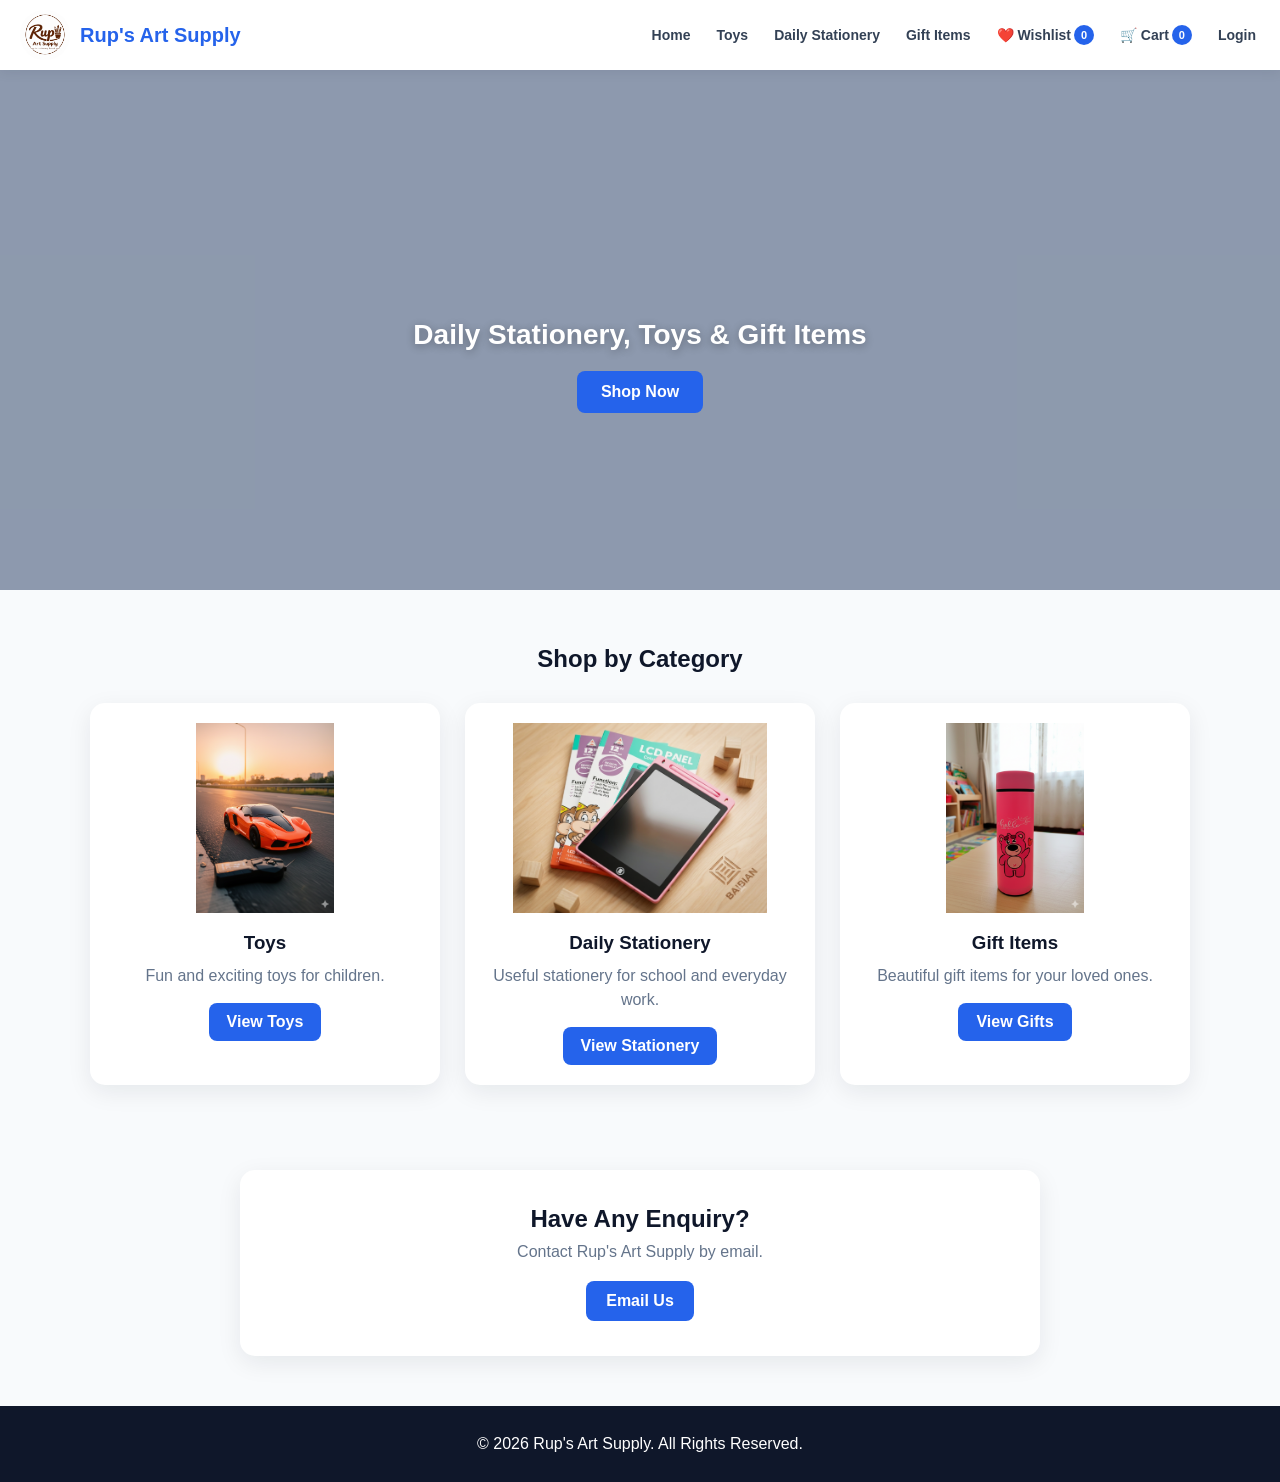
==== index.html @ 2d775015 "Initial website" ====
<!DOCTYPE html>
<html lang="en">

<head>

    <meta charset="UTF-8">

    <meta
        name="viewport"
        content="width=device-width, initial-scale=1.0"
    >

    <title>Rup's Art Supply</title>

    <link
        rel="stylesheet"
        href="style.css"
    >

</head>


<body>


    <!-- ================= HEADER ================= -->

    <header class="header">

        <div class="logo-area">

            <img
                src="images/logo.jpeg"
                alt="Rup's Art Supply Logo"
            >

            <h2>Rup's Art Supply</h2>

        </div>


        <!-- ================= NAVIGATION ================= -->

<nav class="main-navigation">

    <a href="index.html">Home</a>

    <a href="products.html?category=toys">
        Toys
    </a>

    <a href="products.html?category=stationery">
        Daily Stationery
    </a>

    <a href="products.html?category=gifts">
        Gift Items
    </a>

    <a href="wishlist.html">
        ❤️ Wishlist <span id="wishlistCount">0</span>
    </a>

    <a href="cart.html">
        🛒 Cart <span id="cartCount">0</span>
    </a>

    <a href="login.html">
        Login
    </a>

</nav>

    </header>



    <!-- ================= HERO ================= -->

    <section class="hero">

        <video
            id="heroVideo"
            class="hero-video"
            autoplay
            muted
            loop
            playsinline
            webkit-playsinline
            preload="auto"
        >

            <source
                src="videos/stationery.mp4"
                type="video/mp4"
            >

            Your browser does not support video.

        </video>


        <div class="hero-overlay"></div>


        <div class="hero-content">

<br><br><br><br>
            <p>
                Daily Stationery, Toys & Gift Items
            </p>

            <a
                href="products.html"
                class="hero-button"
            >
                Shop Now
            </a>

        </div>

    </section>



    <!-- ================= CATEGORIES ================= -->

    <section class="categories">

        <h2>
            Shop by Category
        </h2>


        <div class="category-container">


            <!-- TOYS -->

            <div class="category-card">

                <img
                    src="images/toys/toy1.png"
                    alt="Toys"
                >

                <h3>
                    Toys
                </h3>

                <p>
                    Fun and exciting toys for children.
                </p>

                <a
                    href="products.html?category=toys"
                    class="category-button"
                >
                    View Toys
                </a>

            </div>



            <!-- DAILY STATIONERY -->

            <div class="category-card">

                <img
                    src="images/stationery/lcd.png"
                    alt="Daily Stationery"
                >

                <h3>
                    Daily Stationery
                </h3>

                <p>
                    Useful stationery for school and everyday work.
                </p>

                <a
                    href="products.html?category=stationery"
                    class="category-button"
                >
                    View Stationery
                </a>

            </div>



            <!-- GIFT ITEMS -->

            <div class="category-card">

                <img
                    src="images/gifts/lunch1.jpeg"
                    alt="Gift Items"
                >

                <h3>
                    Gift Items
                </h3>

                <p>
                    Beautiful gift items for your loved ones.
                </p>

                <a
                    href="products.html?category=gifts"
                    class="category-button"
                >
                    View Gifts
                </a>

            </div>


        </div>

    </section>



    <!-- ================= ENQUIRY ================= -->

    <section class="enquiry">

        <h2>
            Have Any Enquiry?
        </h2>

        <p>
            Contact Rup's Art Supply by email.
        </p>

        <a
            href="mailto:rupankarsarkar876@gmail.com"
            class="enquiry-button"
        >
            Email Us
        </a>

    </section>



    <!-- ================= FOOTER ================= -->

    <footer>

        <p>
            © 2026 Rup's Art Supply. All Rights Reserved.
        </p>

    </footer>



    <!-- ================= JAVASCRIPT ================= -->

    <script src="script.js"></script>


</body>

</html>
---- style.css ----
/* =====================================================
   RUP'S ART SUPPLY
   COMPLETE RESPONSIVE STYLE.CSS
   ===================================================== */


/* =====================================================
   BASIC
   ===================================================== */

* {
    margin: 0;
    padding: 0;
    box-sizing: border-box;
}

html {
    width: 100%;
    min-height: 100%;
    scroll-behavior: smooth;
    overflow-x: hidden;
}

body {
    width: 100%;
    min-height: 100vh;

    margin: 0;
    padding: 0;

    font-family: Arial, Helvetica, sans-serif;

    background: #f8fafc;

    color: #0f172a;

    overflow-x: hidden;

    opacity: 1;

    transition:
        opacity 0.35s ease,
        transform 0.35s ease;
}


/* =====================================================
   PAGE LOADING
   ===================================================== */

body.page-loaded {
    opacity: 1;
    transform: translateY(0);
}


/* =====================================================
   LINKS
   ===================================================== */

a {
    text-decoration: none;
    color: inherit;
}


/* =====================================================
   HEADER
   ===================================================== */

.header {
    width: 100%;

    min-height: 70px;

    padding: 10px 20px;

    background: #ffffff;

    display: flex;

    align-items: center;

    justify-content: space-between;

    gap: 20px;

    position: sticky;

    top: 0;

    z-index: 1000;

    box-shadow: 0 2px 12px rgba(15, 23, 42, 0.08);
}


/* =====================================================
   LOGO AREA
   ===================================================== */

.logo-area {
    display: flex;

    align-items: center;

    gap: 10px;

    flex-shrink: 0;
}

.logo-area img {
    width: 50px;

    height: 50px;

    object-fit: cover;

    border-radius: 50%;
}

.logo-area h2 {
    font-size: 20px;

    color: #2563eb;

    white-space: nowrap;
}


/* =====================================================
   MAIN NAVIGATION
   ===================================================== */

.header nav,
.main-navigation {
    display: flex;

    flex-direction: row;

    flex-wrap: nowrap;

    align-items: center;

    justify-content: flex-end;

    gap: 18px;

    white-space: nowrap;

    overflow-x: auto;

    overflow-y: hidden;

    max-width: 100%;

    scrollbar-width: none;

    -webkit-overflow-scrolling: touch;
}

.header nav::-webkit-scrollbar,
.main-navigation::-webkit-scrollbar {
    display: none;
}

.header nav a,
.main-navigation a {
    flex: 0 0 auto;

    display: inline-flex;

    align-items: center;

    justify-content: center;

    padding: 8px 4px;

    font-size: 14px;

    font-weight: 600;

    color: #334155;

    transition:
        color 0.2s ease,
        transform 0.2s ease;
}

.header nav a:hover,
.main-navigation a:hover {
    color: #2563eb;

    transform: translateY(-1px);
}


/* =====================================================
   COUNTERS
   ===================================================== */

#cartCount,
#wishlistCount {
    display: inline-flex;

    align-items: center;

    justify-content: center;

    min-width: 20px;

    height: 20px;

    padding: 0 5px;

    margin-left: 3px;

    border-radius: 20px;

    background: #2563eb;

    color: #ffffff;

    font-size: 11px;

    font-weight: bold;
}


/* =====================================================
   HERO
   ===================================================== */

.hero {
    width: 100%;

    height: 520px;

    position: relative;

    overflow: hidden;

    background: #dbeafe;
}

.hero-video {
    position: absolute;

    inset: 0;

    width: 100%;

    height: 100%;

    object-fit: cover;

    z-index: 1;
}

.hero-overlay {
    position: absolute;

    inset: 0;

    background: rgba(15, 23, 42, 0.38);

    z-index: 2;
}

.hero-content {
    position: absolute;

    inset: 0;

    z-index: 3;

    display: flex;

    flex-direction: column;

    align-items: center;

    justify-content: center;

    text-align: center;

    padding: 20px;
}

.hero-content p {
    color: #ffffff;

    font-size: 28px;

    font-weight: bold;

    margin-bottom: 20px;

    text-shadow: 0 2px 8px rgba(0, 0, 0, 0.3);
}

.hero-button {
    display: inline-flex;

    align-items: center;

    justify-content: center;

    padding: 12px 24px;

    background: #2563eb;

    color: #ffffff;

    border-radius: 8px;

    font-weight: bold;

    transition: 0.2s ease;
}

.hero-button:hover {
    background: #1d4ed8;

    transform: translateY(-2px);
}


/* =====================================================
   CATEGORY SECTION
   ===================================================== */

.categories {
    width: 100%;

    padding: 55px 20px;
}

.categories > h2 {
    text-align: center;

    margin-bottom: 30px;

    color: #0f172a;
}

.category-container {
    width: 100%;

    max-width: 1100px;

    margin: 0 auto;

    display: grid;

    grid-template-columns: repeat(3, 1fr);

    gap: 25px;
}

.category-card {
    background: #ffffff;

    border-radius: 15px;

    padding: 20px;

    text-align: center;

    box-shadow: 0 7px 25px rgba(15, 23, 42, 0.08);

    transition:
        transform 0.25s ease,
        box-shadow 0.25s ease;
}

.category-card:hover {
    transform: translateY(-5px);

    box-shadow: 0 12px 30px rgba(15, 23, 42, 0.12);
}

.category-card img {
    width: 100%;

    height: 190px;

    object-fit: contain;

    margin-bottom: 15px;
}

.category-card h3 {
    margin-bottom: 10px;
}

.category-card p {
    color: #64748b;

    margin-bottom: 15px;

    line-height: 1.5;
}

.category-button {
    display: inline-block;

    padding: 10px 18px;

    background: #2563eb;

    color: #ffffff;

    border-radius: 8px;

    font-weight: bold;
}


/* =====================================================
   PRODUCT SECTION
   ===================================================== */

.products-section {
    width: 100%;

    padding: 40px 20px;
}

.products-section h1,
.products-section h2 {
    text-align: center;

    margin-bottom: 25px;
}

#productContainer,
.product-container {
    width: 100%;

    max-width: 1200px;

    margin: 0 auto;

    display: grid;

    grid-template-columns: repeat(3, minmax(0, 1fr));

    gap: 25px;
}


/* =====================================================
   PRODUCT CARD
   ===================================================== */

.product-card {
    min-width: 0;

    background: #ffffff;

    padding: 18px;

    border-radius: 15px;

    box-shadow: 0 7px 25px rgba(15, 23, 42, 0.08);

    text-align: center;

    cursor: pointer;

    transition:
        transform 0.25s ease,
        box-shadow 0.25s ease;
}

.product-card:hover {
    transform: translateY(-5px);

    box-shadow: 0 12px 30px rgba(15, 23, 42, 0.13);
}

.product-image-box {
    width: 100%;

    height: 220px;

    display: flex;

    align-items: center;

    justify-content: center;

    overflow: hidden;

    border-radius: 12px;

    background: #f8fafc;

    margin-bottom: 15px;
}

.product-image-box img {
    width: 100%;

    height: 100%;

    object-fit: contain;

    transition: transform 0.25s ease;
}

.product-card:hover .product-image-box img {
    transform: scale(1.04);
}

.product-card h3 {
    font-size: 18px;

    margin-bottom: 8px;
}

.product-description {
    color: #64748b;

    font-size: 14px;

    line-height: 1.5;

    min-height: 42px;

    margin-bottom: 10px;
}

.product-price {
    color: #2563eb;

    font-size: 22px;

    font-weight: bold;

    margin-bottom: 8px;
}

.discount {
    display: inline-block;

    padding: 5px 9px;

    background: #dcfce7;

    color: #15803d;

    border-radius: 20px;

    font-size: 12px;

    font-weight: bold;

    margin-bottom: 12px;
}


/* =====================================================
   PRODUCT BUTTONS
   ===================================================== */

.product-buttons {
    display: flex;

    flex-wrap: wrap;

    justify-content: center;

    gap: 7px;

    margin-top: 10px;
}

.product-buttons button,
.details-buttons button {
    border: none;

    border-radius: 8px;

    padding: 10px 12px;

    font-size: 13px;

    font-weight: bold;

    cursor: pointer;

    transition:
        transform 0.2s ease,
        box-shadow 0.2s ease;
}

.product-buttons button:hover,
.details-buttons button:hover {
    transform: translateY(-2px);

    box-shadow: 0 5px 15px rgba(15, 23, 42, 0.12);
}


/* =====================================================
   BUTTON TYPES
   ===================================================== */

.cart-button {
    background: #2563eb;

    color: #ffffff;
}

.wishlist-button {
    background: #fee2e2;

    color: #dc2626;
}

.whatsapp-button {
    background: #22c55e;

    color: #ffffff;
}

.order-button {
    background: #f97316;

    color: #ffffff;
}

.remove-button {
    background: #ef4444;

    color: #ffffff;

    border: none;

    border-radius: 8px;

    padding: 9px 12px;

    cursor: pointer;
}

.whatsapp-icon {
    margin-right: 3px;
}


/* =====================================================
   PRODUCT DETAILS
   ===================================================== */

#productDetails {
    width: 92%;

    max-width: 1100px;

    margin: 40px auto;

    padding: 30px;

    background: #ffffff;

    border-radius: 18px;

    box-shadow: 0 8px 30px rgba(15, 23, 42, 0.08);

    display: grid;

    grid-template-columns: 1fr 1fr;

    gap: 35px;

    align-items: center;
}

.details-image {
    width: 100%;

    height: 400px;

    display: flex;

    align-items: center;

    justify-content: center;

    background: #f8fafc;

    border-radius: 15px;

    overflow: hidden;
}

.details-image img {
    width: 100%;

    height: 100%;

    object-fit: contain;
}

.details-info h1 {
    font-size: 32px;

    margin-bottom: 15px;
}

.details-price {
    color: #2563eb;

    font-size: 28px;

    font-weight: bold;

    margin-bottom: 10px;
}

.details-description {
    color: #64748b;

    line-height: 1.7;

    margin: 20px 0;
}

.details-buttons {
    display: flex;

    flex-wrap: wrap;

    gap: 8px;
}

.large-order-button {
    padding: 12px 20px !important;
}


/* =====================================================
   ORDER NOW SECTION
   ===================================================== */

#orderSection {
    width: 92%;

    max-width: 700px;

    margin: 35px auto 60px;

    padding: 30px;

    background: #ffffff;

    border: 1px solid #e2e8f0;

    border-radius: 18px;

    box-shadow: 0 10px 35px rgba(15, 23, 42, 0.10);

    position: relative;

    overflow: hidden;

    scroll-margin-top: 100px;
}

#orderSection h2 {
    color: #2563eb;

    font-size: 26px;

    margin: 0 0 22px;

    text-align: center;
}

#orderSection h3 {
    font-size: 20px;

    color: #0f172a;

    margin: 0 0 10px;

    text-align: center;
}

#orderSection p {
    color: #475569;

    margin: 0 0 14px;

    line-height: 1.5;
}

#orderProductPrice {
    display: block;

    text-align: center;

    font-size: 24px;

    font-weight: 700;

    color: #2563eb;

    margin: 10px 0 18px;
}

#orderSection input,
#orderSection textarea {
    width: 100%;

    padding: 13px 14px;

    margin: 0 0 14px;

    border: 1px solid #cbd5e1;

    border-radius: 9px;

    outline: none;

    background: #ffffff;

    font-family: inherit;

    font-size: 15px;

    display: block;

    transition:
        border-color 0.2s ease,
        box-shadow 0.2s ease;
}

#orderSection input:focus,
#orderSection textarea:focus {
    border-color: #2563eb;

    box-shadow: 0 0 0 3px rgba(37, 99, 235, 0.10);
}

#orderSection textarea {
    min-height: 110px;

    resize: vertical;
}

#orderQuantity {
    width: 90px !important;

    max-width: 90px;

    text-align: center;

    margin: 0 auto 18px !important;

    font-weight: bold;
}

#orderTotal {
    display: block;

    text-align: center;

    font-size: 26px;

    font-weight: 700;

    color: #16a34a;

    margin: 15px 0 22px;
}

#orderSection button {
    min-height: 44px;

    padding: 12px 18px;

    border: none;

    border-radius: 9px;

    font-size: 14px;

    font-weight: 700;

    margin: 5px;

    cursor: pointer;

    transition:
        transform 0.2s ease,
        box-shadow 0.2s ease,
        opacity 0.2s ease;
}

#orderSection button:hover {
    transform: translateY(-2px);

    box-shadow: 0 5px 15px rgba(15, 23, 42, 0.12);
}

#orderSection button:active {
    transform: scale(0.97);
}


/* =====================================================
   CART
   ===================================================== */

#cartContainer {
    width: 92%;

    max-width: 1000px;

    margin: 30px auto;
}

.cart-item {
    display: flex;

    align-items: center;

    gap: 20px;

    background: #ffffff;

    padding: 18px;

    margin-bottom: 15px;

    border-radius: 14px;

    box-shadow: 0 5px 20px rgba(15, 23, 42, 0.07);
}

.cart-item img {
    width: 130px;

    height: 130px;

    object-fit: contain;

    background: #f8fafc;

    border-radius: 10px;
}

.cart-info {
    flex: 1;
}

.cart-info h3 {
    margin-bottom: 8px;
}

.quantity-controls {
    display: flex;

    align-items: center;

    gap: 10px;

    margin: 10px 0;
}

.quantity-controls button {
    width: 34px;

    height: 34px;

    border: none;

    border-radius: 7px;

    background: #2563eb;

    color: #ffffff;

    font-size: 20px;

    cursor: pointer;
}

.quantity-controls span {
    font-weight: bold;
}

#cartTotal {
    text-align: center;

    font-size: 28px;

    font-weight: bold;

    color: #16a34a;

    margin: 25px;
}


/* =====================================================
   WISHLIST
   ===================================================== */

#wishlistContainer {
    width: 92%;

    max-width: 1200px;

    margin: 30px auto;

    display: grid;

    grid-template-columns: repeat(3, minmax(0, 1fr));

    gap: 25px;
}


/* =====================================================
   EMPTY MESSAGE
   ===================================================== */

.empty-message,
.no-products {
    text-align: center;

    padding: 40px;

    color: #64748b;

    font-size: 18px;
}


/* =====================================================
   ENQUIRY
   ===================================================== */

.enquiry {
    width: 92%;

    max-width: 800px;

    margin: 30px auto 50px;

    padding: 35px;

    text-align: center;

    background: #ffffff;

    border-radius: 15px;

    box-shadow: 0 7px 25px rgba(15, 23, 42, 0.08);
}

.enquiry h2 {
    margin-bottom: 10px;
}

.enquiry p {
    color: #64748b;

    margin-bottom: 20px;
}

.enquiry-button {
    display: inline-block;

    padding: 11px 20px;

    background: #2563eb;

    color: #ffffff;

    border-radius: 8px;

    font-weight: bold;
}


/* =====================================================
   LOGIN
   ===================================================== */

#loginForm {
    width: 92%;

    max-width: 450px;

    margin: 50px auto;

    padding: 30px;

    background: #ffffff;

    border-radius: 16px;

    box-shadow: 0 8px 30px rgba(15, 23, 42, 0.08);
}

#loginForm input {
    width: 100%;

    padding: 13px;

    margin-bottom: 15px;

    border: 1px solid #cbd5e1;

    border-radius: 8px;

    font-size: 15px;
}

#loginForm button {
    width: 100%;

    padding: 13px;

    border: none;

    border-radius: 8px;

    background: #2563eb;

    color: #ffffff;

    font-weight: bold;

    cursor: pointer;
}


/* =====================================================
   FOOTER
   ===================================================== */

footer {
    width: 100%;

    margin-top: 40px;

    padding: 25px 15px;

    background: #0f172a;

    color: #ffffff;

    text-align: center;

    line-height: 1.6;
}


/* =====================================================
   PAGE TRANSITION
   ===================================================== */

#pageTransition {
    position: fixed;

    inset: 0;

    background: #ffffff;

    z-index: 99999;

    pointer-events: none;

    opacity: 0;

    transform: translateY(100%);

    transition:
        opacity 0.35s ease,
        transform 0.35s ease;
}

#pageTransition.active {
    opacity: 1;

    transform: translateY(0);
}


/* =====================================================
   MOBILE
   ===================================================== */

@media (max-width: 768px) {

    .header {
        min-height: auto;

        padding: 9px 10px;

        display: flex;

        flex-direction: column;

        align-items: stretch;

        gap: 8px;

        position: sticky;

        top: 0;
    }


    .logo-area {
        justify-content: center;
    }


    .logo-area img {
        width: 43px;

        height: 43px;
    }


    .logo-area h2 {
        font-size: 18px;
    }


    /* IMPORTANT:
       MOBILE NAVIGATION STAYS HORIZONTAL
    */

    .header nav,
    .main-navigation {
        width: 100%;

        display: flex;

        flex-direction: row;

        flex-wrap: nowrap;

        justify-content: flex-start;

        align-items: center;

        gap: 16px;

        overflow-x: auto;

        overflow-y: hidden;

        padding: 4px 2px 7px;

        white-space: nowrap;

        scrollbar-width: none;
    }


    .header nav a,
    .main-navigation a {
        flex: 0 0 auto;

        font-size: 13px;

        padding: 5px 0;
    }


    .hero {
        height: 300px;
    }


    .hero-content {
        padding: 15px;
    }


    .hero-content p {
        font-size: 21px;

        margin-bottom: 15px;
    }


    .categories {
        padding: 35px 12px;
    }


    .category-container {
        grid-template-columns: 1fr;

        gap: 18px;
    }


    .category-card img {
        height: 170px;
    }


    #productContainer,
    .product-container {
        grid-template-columns: repeat(2, minmax(0, 1fr));

        gap: 12px;

        padding: 0 4px;
    }


    .products-section {
        padding: 30px 8px;
    }


    .product-card {
        padding: 11px;

        border-radius: 12px;
    }


    .product-image-box {
        height: 155px;
    }


    .product-card h3 {
        font-size: 15px;
    }


    .product-description {
        font-size: 12px;

        min-height: auto;
    }


    .product-price {
        font-size: 19px;
    }


    .product-buttons {
        flex-direction: column;

        gap: 5px;
    }


    .product-buttons button {
        width: 100%;

        font-size: 12px;

        padding: 9px 6px;
    }


    #productDetails {
        width: calc(100% - 20px);

        margin: 25px auto;

        padding: 18px;

        grid-template-columns: 1fr;

        gap: 20px;
    }


    .details-image {
        height: 280px;
    }


    .details-info h1 {
        font-size: 25px;

        text-align: center;
    }


    .details-price {
        text-align: center;

        font-size: 24px;
    }


    .details-description {
        text-align: center;
    }


    .details-buttons {
        flex-direction: column;

        gap: 7px;
    }


    .details-buttons button {
        width: 100%;
    }


    /* ORDER SECTION */

    #orderSection {
        width: calc(100% - 24px);

        max-width: none;

        margin: 25px auto 40px;

        padding: 20px 16px;

        border-radius: 14px;

        scroll-margin-top: 85px;
    }


    #orderSection h2 {
        font-size: 22px;

        margin-bottom: 18px;
    }


    #orderSection h3 {
        font-size: 18px;
    }


    #orderProductPrice {
        font-size: 22px;

        margin-bottom: 15px;
    }


    #orderQuantity {
        width: 85px !important;

        max-width: 85px;

        margin-left: auto !important;

        margin-right: auto !important;
    }


    #orderSection input,
    #orderSection textarea {
        width: 100%;

        font-size: 16px;

        padding: 12px;

        margin-bottom: 12px;
    }


    #orderSection textarea {
        min-height: 100px;
    }


    #orderTotal {
        font-size: 24px;

        margin: 14px 0 18px;
    }


    #orderSection button {
        width: 100%;

        margin: 5px 0;

        min-height: 46px;

        font-size: 14px;
    }


    /* CART */

    #cartContainer {
        width: calc(100% - 20px);
    }


    .cart-item {
        flex-direction: column;

        text-align: center;

        gap: 12px;
    }


    .cart-item img {
        width: 150px;

        height: 150px;
    }


    .cart-info {
        width: 100%;
    }


    .quantity-controls {
        justify-content: center;
    }


    /* WISHLIST */

    #wishlistContainer {
        width: calc(100% - 20px);

        grid-template-columns: repeat(2, minmax(0, 1fr));

        gap: 12px;
    }
}


/* =====================================================
   VERY SMALL MOBILE
   ===================================================== */

@media (max-width: 380px) {

    .logo-area h2 {
        font-size: 16px;
    }


    .header nav,
    .main-navigation {
        gap: 13px;
    }


    .header nav a,
    .main-navigation a {
        font-size: 12px;
    }


    #productContainer,
    .product-container {
        grid-template-columns: 1fr;
    }


    #wishlistContainer {
        grid-template-columns: 1fr;
    }


    #orderSection {
        width: calc(100% - 18px);

        padding: 18px 12px;
    }


    #orderSection h2 {
        font-size: 20px;
    }


    #orderSection h3 {
        font-size: 17px;
    }


    #orderProductPrice {
        font-size: 20px;
    }


    #orderTotal {
        font-size: 22px;
    }
}


/* =====================================================
   PREVENT HORIZONTAL PAGE SCROLL
   ===================================================== */

img,
video {
    max-width: 100%;
}

button,
input,
textarea {
    max-width: 100%;
}/* =====================================================
   PRODUCTS PAGE - CORRECT SEARCH POSITION
   ===================================================== */

.products-page {
    width: 100%;
    min-height: 100vh;
    padding: 40px 20px 60px;
}

.products-page-heading {
    width: 100%;
    text-align: center;
    margin-bottom: 30px;
}

.products-page-heading h1 {
    margin: 0 0 20px 0;
    font-size: 32px;
    color: #0f172a;
}


/* SEARCH BOX */

.products-page .search-box {
    width: 100%;
    display: flex;
    justify-content: center;
    align-items: center;
    margin: 0 auto;
}

.products-page .search-box input {
    width: 500px;
    max-width: 100%;
    height: 46px;

    padding: 0 18px;

    background: #ffffff;

    border: 1px solid #cbd5e1;

    border-radius: 25px;

    outline: none;

    font-size: 15px;

    color: #0f172a;

    box-shadow: 0 4px 15px rgba(15, 23, 42, 0.06);

    transition:
        border-color 0.2s ease,
        box-shadow 0.2s ease;
}

.products-page .search-box input:focus {
    border-color: #2563eb;

    box-shadow:
        0 0 0 3px rgba(37, 99, 235, 0.10);
}


/* PRODUCT GRID */

.products-page .product-grid {
    width: 100%;
    max-width: 1200px;

    margin: 0 auto;

    display: grid;

    grid-template-columns: repeat(3, minmax(0, 1fr));

    gap: 25px;
}


/* =====================================================
   PRODUCTS PAGE MOBILE
   ===================================================== */

@media (max-width: 768px) {

    .products-page {
        padding: 30px 10px 50px;
    }

    .products-page-heading {
        margin-bottom: 25px;
    }

    .products-page-heading h1 {
        font-size: 26px;
        margin-bottom: 16px;
    }

    .products-page .search-box {
        width: 100%;
    }

    .products-page .search-box input {
        width: 100%;
        height: 44px;
        font-size: 14px;
    }

    .products-page .product-grid {
        grid-template-columns: repeat(2, minmax(0, 1fr));
        gap: 12px;
    }
}


/* =====================================================
   VERY SMALL MOBILE
   ===================================================== */

@media (max-width: 380px) {

    .products-page-heading h1 {
        font-size: 24px;
    }

    .products-page .product-grid {
        grid-template-columns: 1fr;
    }

}/* =====================================================
   ORDER NOW - CORRECT ARRANGEMENT
   ===================================================== */

/* MAIN ORDER SECTION */
#orderSection {
    width: 92%;
    max-width: 760px;
    margin: 35px auto 60px;
    padding: 0;
    background: transparent;
    border: none;
    box-shadow: none;
    overflow: visible;
}

/* ORDER BOX */
#orderSection .order-box {
    width: 100%;
    background: #ffffff;
    padding: 30px;
    border-radius: 18px;
    border: 1px solid #e2e8f0;
    box-shadow: 0 10px 35px rgba(15, 23, 42, 0.10);
}

/* TITLE */
#orderSection .order-box > h2 {
    width: 100%;
    margin: 0 0 8px;
    text-align: center;
    color: #2563eb;
    font-size: 27px;
}

/* SUBTITLE */
#orderSection .order-subtitle {
    text-align: center;
    color: #64748b;
    font-size: 14px;
    margin: 0 0 25px;
}

/* =====================================================
   PRODUCT SUMMARY
   ===================================================== */

#orderSection .order-product-summary {
    width: 100%;
    padding: 22px;
    margin-bottom: 22px;
    background: #f8fafc;
    border: 1px solid #e2e8f0;
    border-radius: 14px;
    text-align: center;
}

#orderSection .order-product-summary h3 {
    margin: 0 0 12px;
    font-size: 21px;
    color: #0f172a;
}

#orderSection .order-product-summary > p {
    margin: 0 0 18px;
    color: #475569;
    font-size: 15px;
}

#orderSection #orderProductPrice {
    display: inline;
    margin: 0;
    font-size: 23px;
    color: #2563eb;
}

/* =====================================================
   QUANTITY
   ===================================================== */

#orderSection .order-quantity {
    display: flex;
    flex-direction: column;
    align-items: center;
    justify-content: center;
    width: 100%;
    margin: 15px 0 20px;
}

#orderSection .order-quantity label {
    display: block;
    margin-bottom: 8px;
    font-size: 14px;
    font-weight: 700;
    color: #334155;
}

#orderSection .quantity-box {
    display: flex;
    align-items: center;
    justify-content: center;
    gap: 0;
}

#orderSection .quantity-box button {
    width: 42px;
    height: 42px;
    margin: 0 !important;
    padding: 0 !important;
    border: none;
    border-radius: 8px;
    background: #2563eb;
    color: #ffffff;
    font-size: 22px;
    font-weight: bold;
    cursor: pointer;
}

#orderSection .quantity-box button:hover {
    background: #1d4ed8;
}

#orderSection .quantity-box input {
    width: 60px !important;
    height: 42px;
    margin: 0 6px !important;
    padding: 5px !important;
    text-align: center;
    border: 1px solid #cbd5e1;
    border-radius: 8px;
    background: #ffffff;
    font-size: 17px;
    font-weight: bold;
}

/* =====================================================
   TOTAL
   ===================================================== */

#orderSection .order-total-row {
    width: 100%;
    padding-top: 17px;
    border-top: 1px solid #e2e8f0;
    display: flex;
    align-items: center;
    justify-content: space-between;
    gap: 15px;
}

#orderSection .order-total-row span {
    font-size: 16px;
    font-weight: 700;
    color: #334155;
}

#orderSection .order-total-row #orderTotal {
    display: inline;
    margin: 0;
    font-size: 24px;
    color: #16a34a;
}

/* =====================================================
   CUSTOMER DETAILS
   ===================================================== */

#orderSection .customer-form {
    width: 100%;
    padding: 22px;
    margin-bottom: 22px;
    background: #ffffff;
    border: 1px solid #e2e8f0;
    border-radius: 14px;
}

#orderSection .customer-form h3 {
    text-align: left;
    margin: 0 0 20px;
    padding-bottom: 10px;
    border-bottom: 1px solid #e2e8f0;
    font-size: 20px;
    color: #0f172a;
}

#orderSection .customer-form label,
#orderSection .upi-payment-box label {
    display: block;
    width: 100%;
    margin: 0 0 7px;
    color: #334155;
    font-size: 14px;
    font-weight: 700;
    text-align: left;
}

#orderSection .customer-form input,
#orderSection .customer-form textarea {
    width: 100%;
    margin: 0 0 16px;
    padding: 12px 13px;
    border: 1px solid #cbd5e1;
    border-radius: 8px;
    background: #ffffff;
    font-family: inherit;
    font-size: 15px;
    outline: none;
}

#orderSection .customer-form textarea {
    min-height: 105px;
    resize: vertical;
}

#orderSection .customer-form input:focus,
#orderSection .customer-form textarea:focus {
    border-color: #2563eb;
    box-shadow: 0 0 0 3px rgba(37, 99, 235, 0.10);
}

/* =====================================================
   UPI PAYMENT
   ===================================================== */

#orderSection .upi-payment-box {
    width: 100%;
    padding: 22px;
    margin-bottom: 22px;
    background: #eff6ff;
    border: 1px solid #bfdbfe;
    border-radius: 14px;
    text-align: center;
}

#orderSection .upi-payment-box h3 {
    margin: 0 0 10px;
    font-size: 20px;
    color: #1e40af;
}

#orderSection .upi-payment-box p {
    margin: 0 0 10px;
    color: #475569;
    line-height: 1.5;
}

#orderSection .upi-id-box {
    width: 100%;
    margin: 18px 0;
    padding: 13px 15px;
    background: #ffffff;
    border: 1px solid #bfdbfe;
    border-radius: 9px;
    display: flex;
    align-items: center;
    justify-content: space-between;
    gap: 10px;
    text-align: left;
}

#orderSection .upi-id-box span {
    color: #64748b;
    font-size: 14px;
    font-weight: 600;
}

#orderSection .upi-id-box strong {
    color: #1e40af;
    font-size: 15px;
    word-break: break-word;
}

/* PAY NOW */
#orderSection .pay-upi-button {
    width: 100%;
    margin: 5px 0 18px !important;
    background: #2563eb;
    color: #ffffff;
    font-size: 15px;
}

#orderSection .pay-upi-button:hover {
    background: #1d4ed8;
}

/* PAYMENT NOTE */
#orderSection .payment-note {
    padding: 10px;
    margin-bottom: 15px !important;
    background: #ffffff;
    border-radius: 8px;
    font-size: 13px;
    color: #64748b;
}

/* TRANSACTION INPUT */
#orderSection #transactionId {
    width: 100%;
    margin-bottom: 0;
}

/* =====================================================
   PLACE ORDER
   ===================================================== */

#orderSection .place-order-button {
    display: block;
    width: 100%;
    margin: 5px 0 12px !important;
    background: #16a34a;
    color: #ffffff;
    font-size: 16px;
}

#orderSection .place-order-button:hover {
    background: #15803d;
}

/* WARNING */
#orderSection .prepayment-warning {
    width: 100%;
    margin: 0 !important;
    padding: 12px;
    text-align: center;
    background: #fff7ed;
    border: 1px solid #fed7aa;
    border-radius: 8px;
    color: #c2410c !important;
    font-size: 13px;
}

/* =====================================================
   MOBILE ORDER SECTION
   ===================================================== */

@media (max-width: 768px) {

    #orderSection {
        width: calc(100% - 20px);
        margin: 25px auto 40px;
    }

    #orderSection .order-box {
        padding: 18px 14px;
        border-radius: 14px;
    }

    #orderSection .order-box > h2 {
        font-size: 23px;
    }

    #orderSection .order-subtitle {
        font-size: 13px;
        margin-bottom: 20px;
    }

    #orderSection .order-product-summary {
        padding: 17px 12px;
    }

    #orderSection .order-product-summary h3 {
        font-size: 18px;
        word-break: break-word;
    }

    #orderSection #orderProductPrice {
        font-size: 21px;
    }

    #orderSection .order-total-row {
        flex-direction: row;
        align-items: center;
    }

    #orderSection .order-total-row span {
        font-size: 14px;
    }

    #orderSection .order-total-row #orderTotal {
        font-size: 21px;
    }

    #orderSection .customer-form,
    #orderSection .upi-payment-box {
        padding: 17px 13px;
    }

    #orderSection .customer-form h3,
    #orderSection .upi-payment-box h3 {
        font-size: 18px;
    }

    #orderSection .upi-id-box {
        flex-direction: column;
        justify-content: center;
        text-align: center;
        gap: 5px;
    }

    #orderSection .upi-id-box strong {
        font-size: 14px;
    }

    #orderSection .quantity-box button {
        width: 40px;
        height: 40px;
    }

    #orderSection .quantity-box input {
        width: 55px !important;
        height: 40px;
    }
}

/* =====================================================
   VERY SMALL MOBILE
   ===================================================== */

@media (max-width: 380px) {

    #orderSection {
        width: calc(100% - 14px);
    }

    #orderSection .order-box {
        padding: 16px 10px;
    }

    #orderSection .order-total-row span {
        font-size: 13px;
    }

    #orderSection .order-total-row #orderTotal {
        font-size: 19px;
    }

    #orderSection .customer-form,
    #orderSection .upi-payment-box {
        padding: 15px 10px;
    }
}
/* =====================================================
   LOGIN PAGE - CORRECT DESIGN
   ===================================================== */

.login-page {
    width: 100%;
    min-height: calc(100vh - 70px);
    display: flex;
    align-items: center;
    justify-content: center;
    padding: 40px 15px;
    background: #f8fafc;
}

.login-box {
    width: 100%;
    max-width: 430px;
    padding: 30px;
    background: #ffffff;
    border-radius: 18px;
    text-align: center;
    box-shadow: 0 8px 30px rgba(15, 23, 42, 0.10);
    border: 1px solid #e2e8f0;
}

/* LOGIN LOGO */
.login-logo {
    display: block;
    width: 90px;
    height: 90px;
    max-width: 90px;
    max-height: 90px;
    object-fit: cover;
    margin: 0 auto 18px;
    border-radius: 50%;
}

/* LOGIN TITLE */
.login-box h1 {
    margin: 0 0 8px;
    font-size: 28px;
    color: #0f172a;
}

.login-box > p {
    margin: 0 0 25px;
    color: #64748b;
    font-size: 14px;
}

/* LOGIN FORM */
.login-box form {
    width: 100%;
    text-align: left;
}

.login-box form label {
    display: block;
    margin: 0 0 7px;
    color: #334155;
    font-size: 14px;
    font-weight: 700;
}

.login-box form input {
    width: 100%;
    height: 46px;
    margin: 0 0 16px;
    padding: 0 13px;
    border: 1px solid #cbd5e1;
    border-radius: 8px;
    background: #ffffff;
    font-family: inherit;
    font-size: 15px;
    outline: none;
}

.login-box form input:focus {
    border-color: #2563eb;
    box-shadow: 0 0 0 3px rgba(37, 99, 235, 0.10);
}

/* LOGIN BUTTON */
.login-box .login-button {
    width: 100%;
    height: 46px;
    margin: 5px 0 18px;
    padding: 0;
    border: none;
    border-radius: 8px;
    background: #2563eb;
    color: #ffffff;
    font-size: 15px;
    font-weight: 700;
    cursor: pointer;
    transition: 0.2s ease;
}

.login-box .login-button:hover {
    background: #1d4ed8;
    transform: translateY(-1px);
}

/* LOGIN MESSAGE */
.login-box .login-message {
    min-height: 0;
    margin: 0 0 15px;
}

/* BACK TO HOME */
.login-box > a {
    display: inline-block;
    color: #2563eb;
    font-size: 14px;
    font-weight: 600;
    text-decoration: none;
}

.login-box > a:hover {
    text-decoration: underline;
}


/* =====================================================
   LOGIN MOBILE
   ===================================================== */

@media (max-width: 768px) {

    .login-page {
        min-height: calc(100vh - 120px);
        padding: 30px 12px;
    }

    .login-box {
        width: 100%;
        max-width: 430px;
        padding: 24px 18px;
        border-radius: 15px;
    }

    .login-logo {
        width: 75px;
        height: 75px;
        max-width: 75px;
        max-height: 75px;
        margin-bottom: 15px;
    }

    .login-box h1 {
        font-size: 24px;
    }

    .login-box form input {
        height: 45px;
        font-size: 16px;
    }

    .login-box .login-button {
        height: 46px;
    }
}


/* =====================================================
   VERY SMALL MOBILE
   ===================================================== */

@media (max-width: 380px) {

    .login-page {
        padding: 20px 10px;
    }

    .login-box {
        padding: 22px 14px;
    }

    .login-logo {
        width: 70px;
        height: 70px;
        max-width: 70px;
        max-height: 70px;
    }

    .login-box h1 {
        font-size: 22px;
    }
}
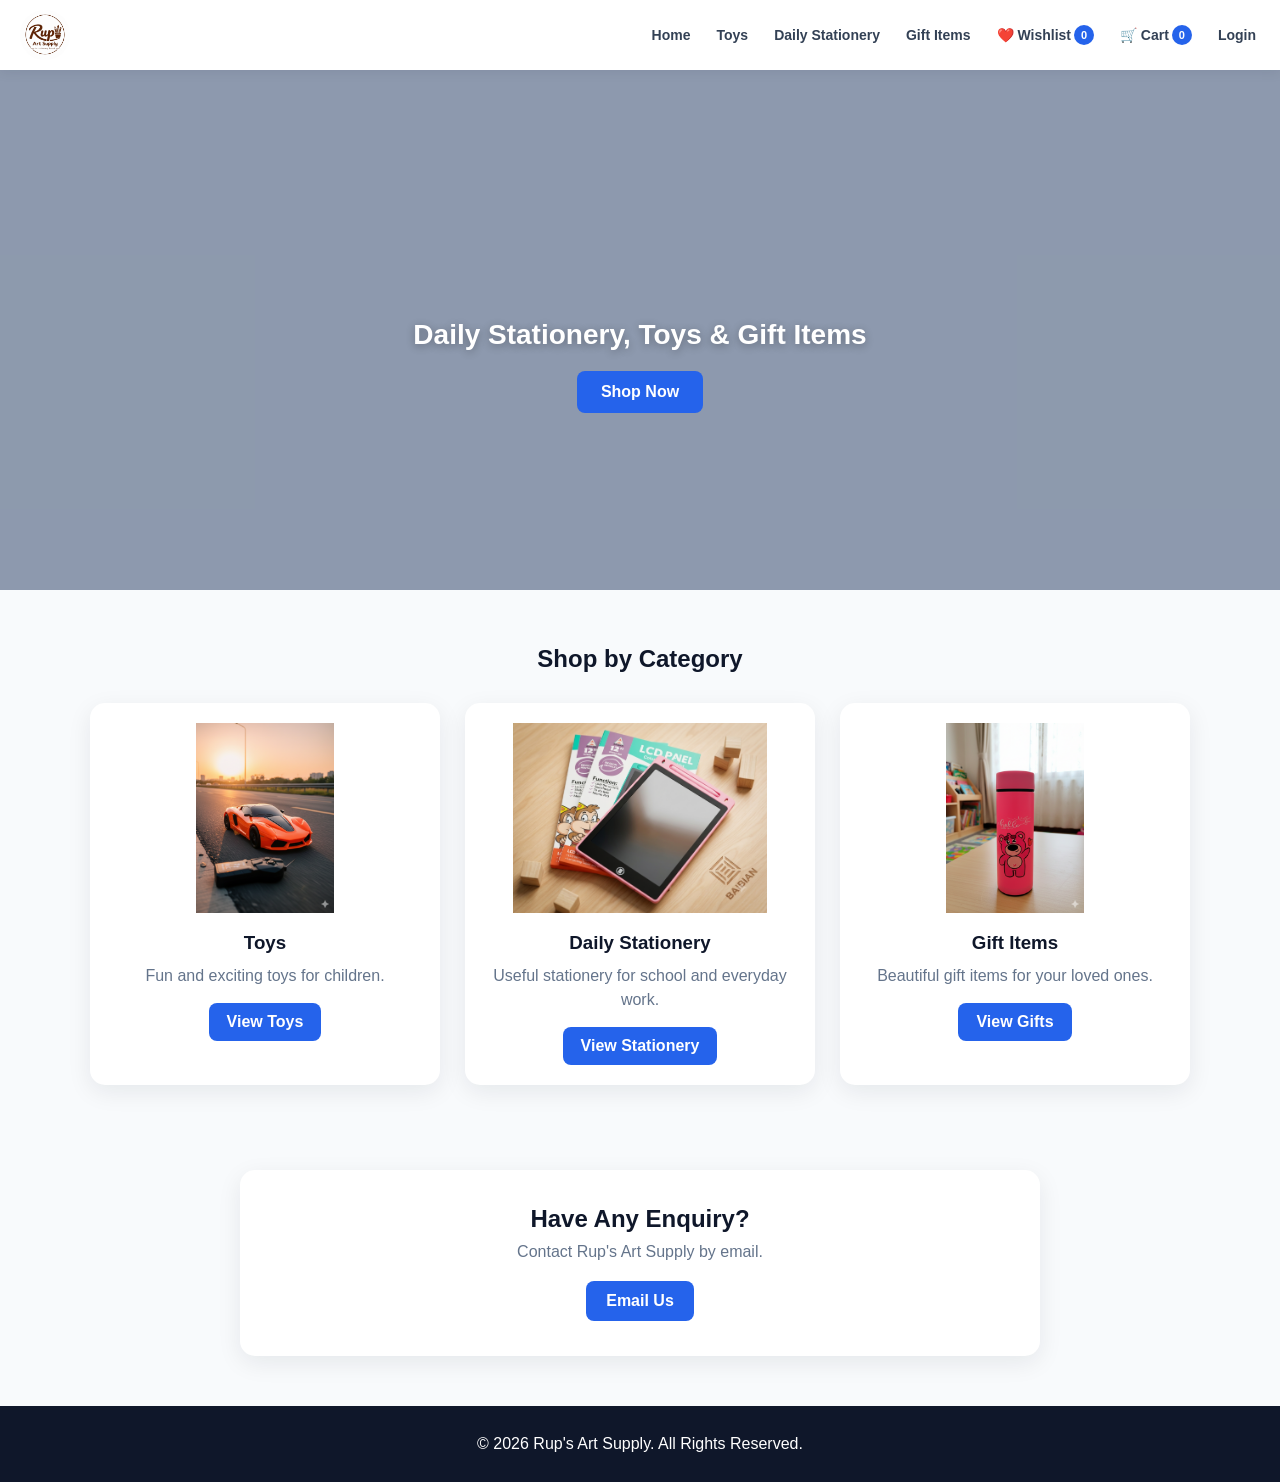
==== commit f91b0a5b: "update website" ====
--- a/index.html
+++ b/index.html
@@ -35,7 +35,7 @@
                 alt="Rup's Art Supply Logo"
             >
 
-            <h2>Rup's Art Supply</h2>
+            
 
         </div>
 
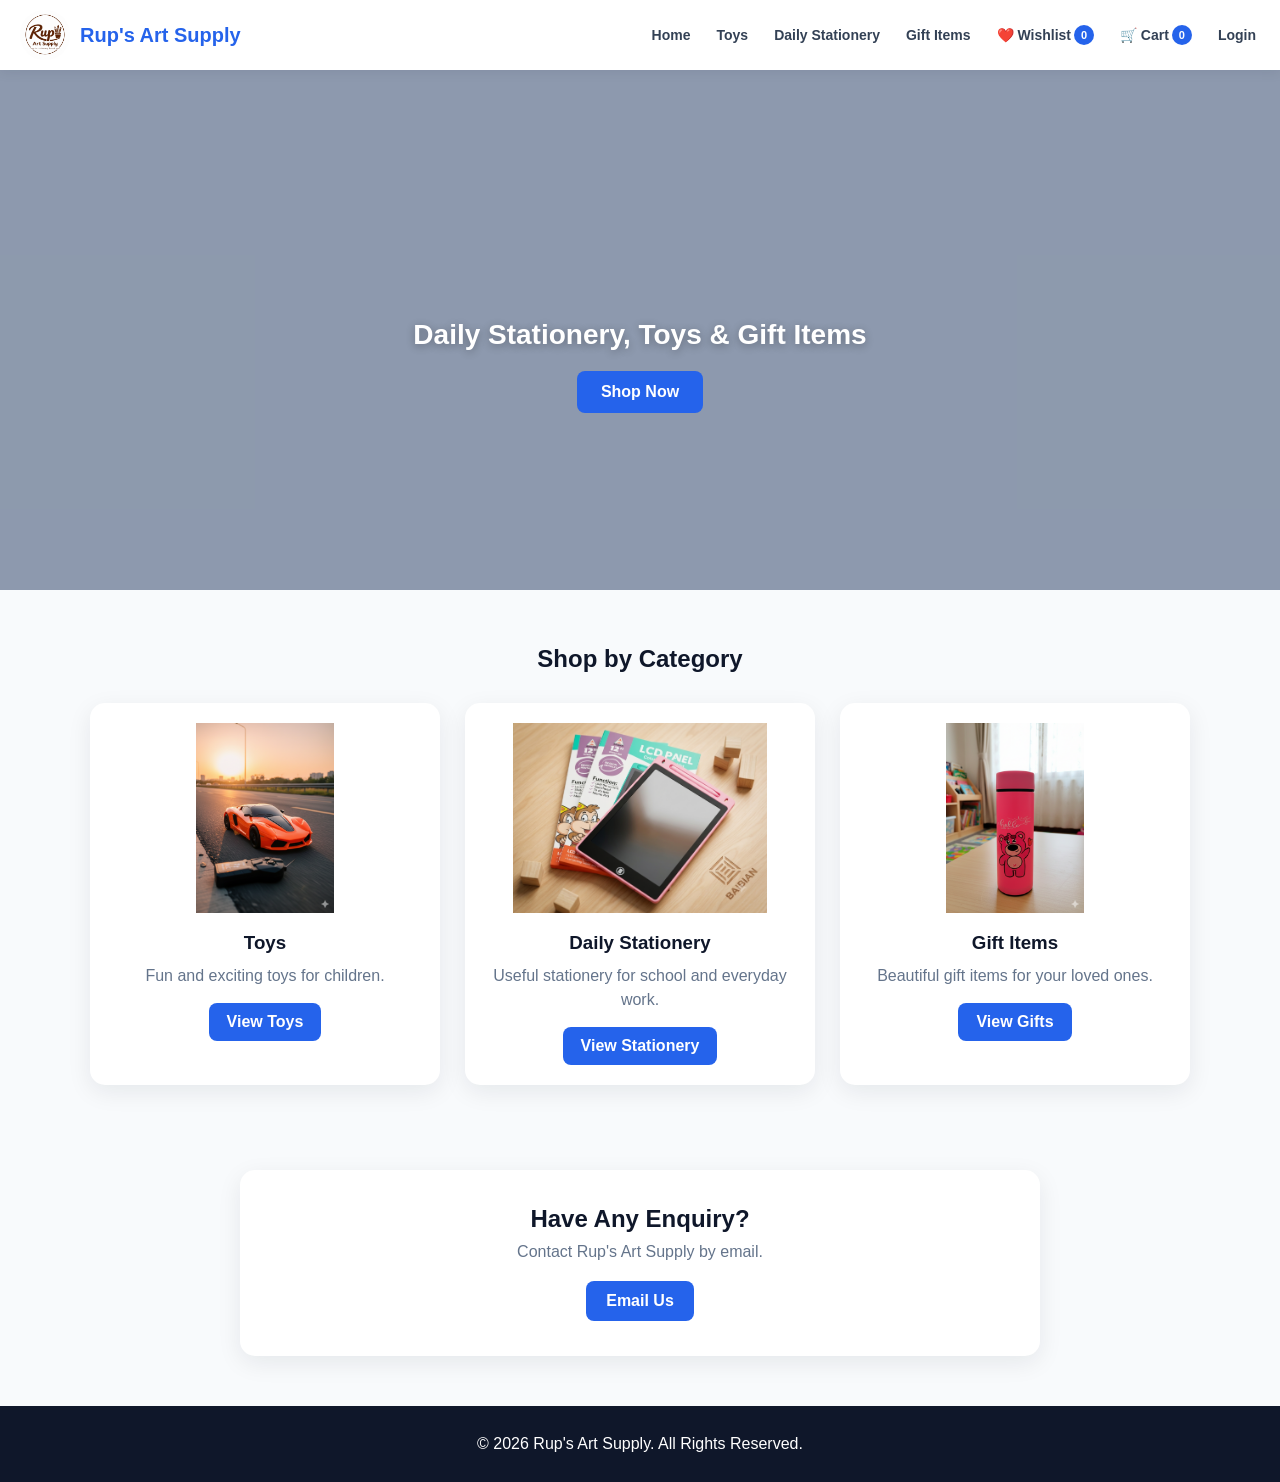
==== commit 6836ae6d: "updated" ====
--- a/index.html
+++ b/index.html
@@ -35,7 +35,7 @@
                 alt="Rup's Art Supply Logo"
             >
 
-            
+            <h2>Rup's Art Supply</h2>
 
         </div>
 
